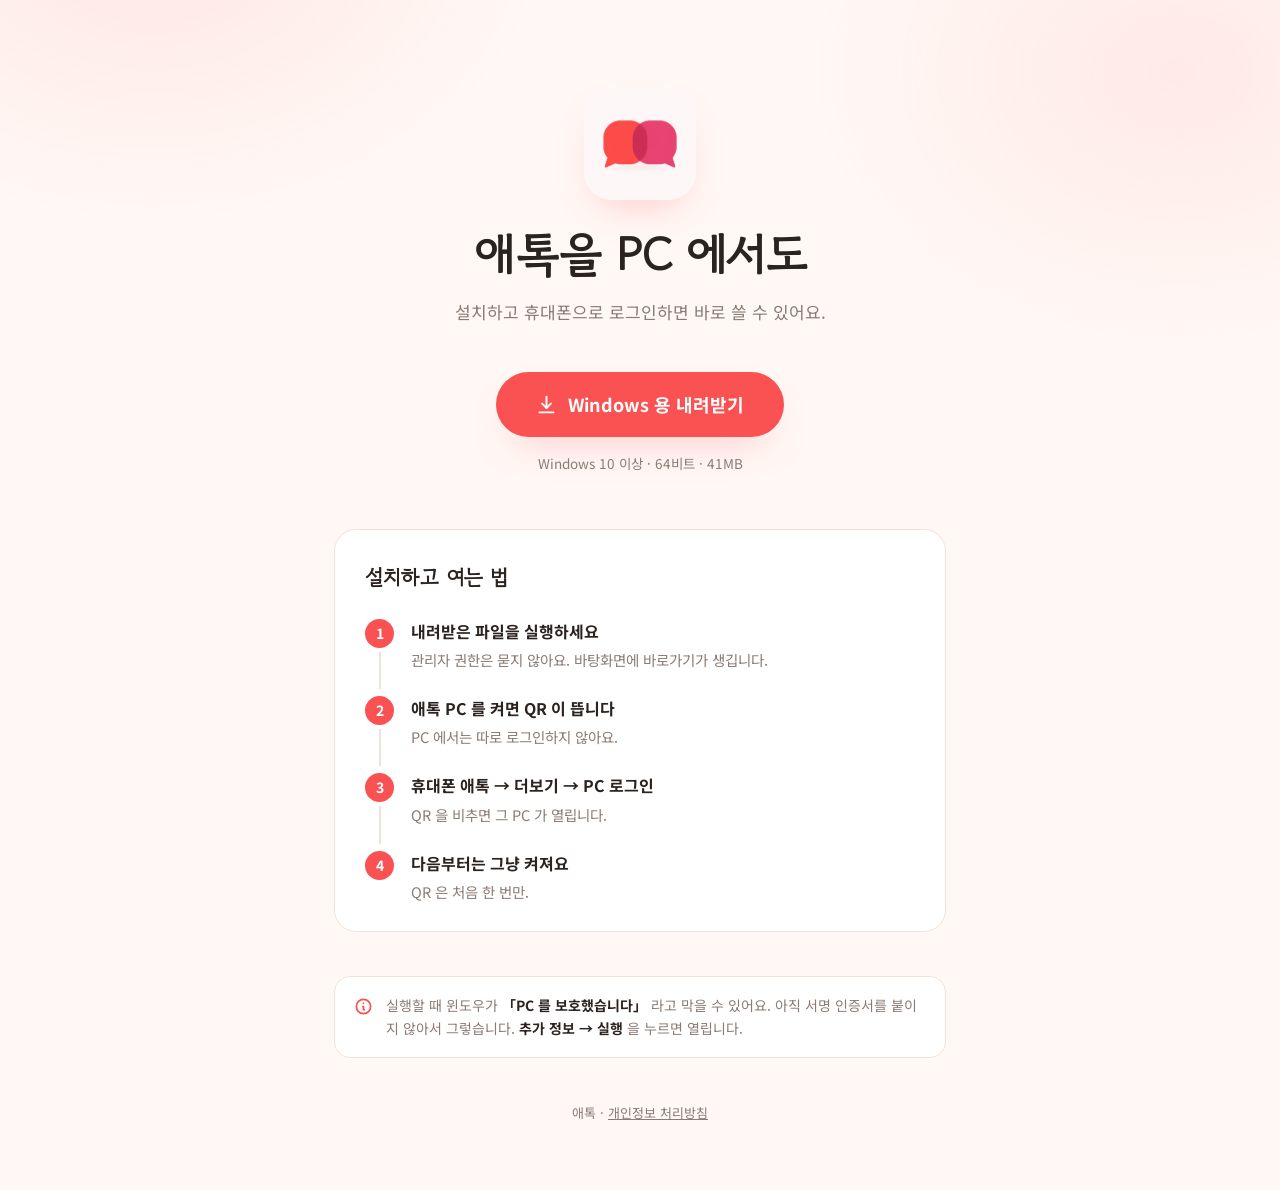
==== index.html @ 6c3341c9 "문구를 간결하게 — 그냥 PC 에서도 쓰라고" ====
<!doctype html>
<html lang="ko">
<head>
<meta charset="utf-8">
<meta name="viewport" content="width=device-width, initial-scale=1">
<title>애톡 PC</title>
<meta name="description" content="애톡을 PC 에서도 쓸 수 있어요. Windows 용 내려받기.">
<meta property="og:title" content="애톡 PC">
<meta property="og:description" content="설치하고 휴대폰으로 로그인하면 바로 쓸 수 있어요.">
<link rel="icon" href="[data-uri]">
<link rel="preconnect" href="https://fonts.googleapis.com">
<link rel="preconnect" href="https://fonts.gstatic.com" crossorigin>
<link href="https://fonts.googleapis.com/css2?family=Gowun+Dodum&family=Noto+Sans+KR:wght@400;500;700&display=swap" rel="stylesheet">
<style>
  :root{
    --bg:#FFF8F5; --surface:#FFFFFF; --ink:#2B2320; --muted:#8A7B74;
    --line:#F0E2DB; --accent:#FA5252; --accent-soft:#FF8787;
    --shadow:0 18px 40px -18px rgba(250,82,82,.35);
  }
  @media (prefers-color-scheme: dark){
    :root:not([data-theme="light"]){
      --bg:#171311; --surface:#211B19; --ink:#F5EDE9; --muted:#A9968E;
      --line:#332A26; --shadow:0 18px 40px -18px rgba(0,0,0,.6);
    }
  }
  *{box-sizing:border-box}
  html,body{margin:0;padding:0}
  body{
    background:var(--bg); color:var(--ink);
    font-family:'Noto Sans KR',-apple-system,BlinkMacSystemFont,'Segoe UI',sans-serif;
    -webkit-font-smoothing:antialiased;
    line-height:1.7; overflow-x:hidden;
  }
  /* 배경에 아주 옅은 하트 두 개 — 커플 앱이라는 신호만, 소란스럽지 않게 */
  body::before{
    content:""; position:fixed; inset:0; z-index:0; pointer-events:none;
    background:
      radial-gradient(560px 420px at 12% -8%, rgba(250,82,82,.10), transparent 70%),
      radial-gradient(520px 400px at 92% 8%, rgba(255,135,135,.12), transparent 70%);
  }
  .wrap{position:relative; z-index:1; max-width:660px; margin:0 auto; padding:0 24px}

  header{text-align:center; padding:88px 0 8px}
  .logo{
    width:112px; height:112px; border-radius:28px; display:block; margin:0 auto 26px;
    box-shadow:var(--shadow);
  }
  h1{
    font-family:'Gowun Dodum','Noto Sans KR',sans-serif;
    font-size:clamp(34px,7vw,46px); line-height:1.25; margin:0 0 14px; letter-spacing:-.5px;
  }
  .sub{color:var(--muted); font-size:17px; margin:0}

  .cta{text-align:center; padding:38px 0 10px}
  .btn{
    display:inline-flex; align-items:center; gap:11px;
    background:var(--accent); color:#fff; text-decoration:none;
    font-size:18px; font-weight:700; padding:17px 40px; border-radius:999px;
    box-shadow:var(--shadow); transition:transform .16s ease, filter .16s ease;
  }
  .btn:hover{transform:translateY(-2px); filter:brightness(1.05)}
  .btn:active{transform:translateY(0)}
  .btn svg{width:21px;height:21px;flex:none}
  .meta{color:var(--muted); font-size:13.5px; margin:15px 0 0}

  .card{
    background:var(--surface); border:1px solid var(--line);
    border-radius:22px; padding:30px 30px 26px; margin:44px 0;
  }
  .card h2{
    font-family:'Gowun Dodum','Noto Sans KR',sans-serif;
    font-size:21px; margin:0 0 22px; letter-spacing:-.3px;
  }
  ol{list-style:none; counter-reset:s; margin:0; padding:0}
  ol li{
    counter-increment:s; position:relative; padding:0 0 22px 46px;
  }
  ol li:last-child{padding-bottom:0}
  ol li::before{
    content:counter(s); position:absolute; left:0; top:1px;
    width:29px; height:29px; border-radius:50%;
    background:var(--accent); color:#fff;
    font-size:14px; font-weight:700; line-height:29px; text-align:center;
  }
  /* 단계를 잇는 실선 — 순서가 있다는 것을 눈으로 알린다 */
  ol li:not(:last-child)::after{
    content:""; position:absolute; left:14px; top:34px; bottom:6px;
    width:2px; background:var(--line);
  }
  ol b{display:block; font-weight:700; margin-bottom:1px}
  ol span{color:var(--muted); font-size:14.5px}

  .note{
    display:flex; gap:13px; align-items:flex-start;
    background:var(--surface); border:1px solid var(--line);
    border-radius:16px; padding:17px 19px; margin:0 0 44px;
    color:var(--muted); font-size:14px; line-height:1.65;
  }
  .note svg{width:19px;height:19px;flex:none;margin-top:3px;color:var(--accent)}
  .note b{color:var(--ink)}

  footer{
    text-align:center; color:var(--muted); font-size:13px;
    padding:0 0 66px;
  }
  footer a{color:var(--muted)}
</style>
</head>
<body>
<div class="wrap">

  <header>
    <img class="logo" src="[data-uri]" alt="애톡">
    <h1>애톡을 PC 에서도</h1>
    <p class="sub">설치하고 휴대폰으로 로그인하면 바로 쓸 수 있어요.</p>
  </header>

  <div class="cta">
    <a class="btn" href="https://hzdzbxhqezqszjputpzo.supabase.co/storage/v1/object/public/web/pc/etalk-setup.exe?download=%EC%95%A0%ED%86%A1_%EC%84%A4%EC%B9%98.exe">
      <svg viewBox="0 0 24 24" fill="none" stroke="currentColor" stroke-width="2.2"
           stroke-linecap="round" stroke-linejoin="round" aria-hidden="true">
        <path d="M12 3v12"/><path d="m7 11 5 5 5-5"/><path d="M4 21h16"/>
      </svg>
      Windows 용 내려받기
    </a>
    <p class="meta">Windows 10 이상 · 64비트 · 41MB</p>
  </div>

  <div class="card">
    <h2>설치하고 여는 법</h2>
    <ol>
      <li>
        <b>내려받은 파일을 실행하세요</b>
        <span>관리자 권한은 묻지 않아요. 바탕화면에 바로가기가 생깁니다.</span>
      </li>
      <li>
        <b>애톡 PC 를 켜면 QR 이 뜹니다</b>
        <span>PC 에서는 따로 로그인하지 않아요.</span>
      </li>
      <li>
        <b>휴대폰 애톡 → 더보기 → PC 로그인</b>
        <span>QR 을 비추면 그 PC 가 열립니다.</span>
      </li>
      <li>
        <b>다음부터는 그냥 켜져요</b>
        <span>QR 은 처음 한 번만.</span>
      </li>
    </ol>
  </div>

  <div class="note">
    <svg viewBox="0 0 24 24" fill="none" stroke="currentColor" stroke-width="2.2"
         stroke-linecap="round" stroke-linejoin="round" aria-hidden="true">
      <circle cx="12" cy="12" r="9"/><path d="M12 8h.01"/><path d="M11 12h1v4h1"/>
    </svg>
    <div>
      실행할 때 윈도우가 <b>「PC 를 보호했습니다」</b> 라고 막을 수 있어요.
      아직 서명 인증서를 붙이지 않아서 그렇습니다.
      <b>추가 정보 → 실행</b> 을 누르면 열립니다.
    </div>
  </div>

  <footer>
    애톡 · <a href="https://jinwooshin-kor.github.io/etalk-legal/">개인정보 처리방침</a>
  </footer>

</div>
</body>
</html>
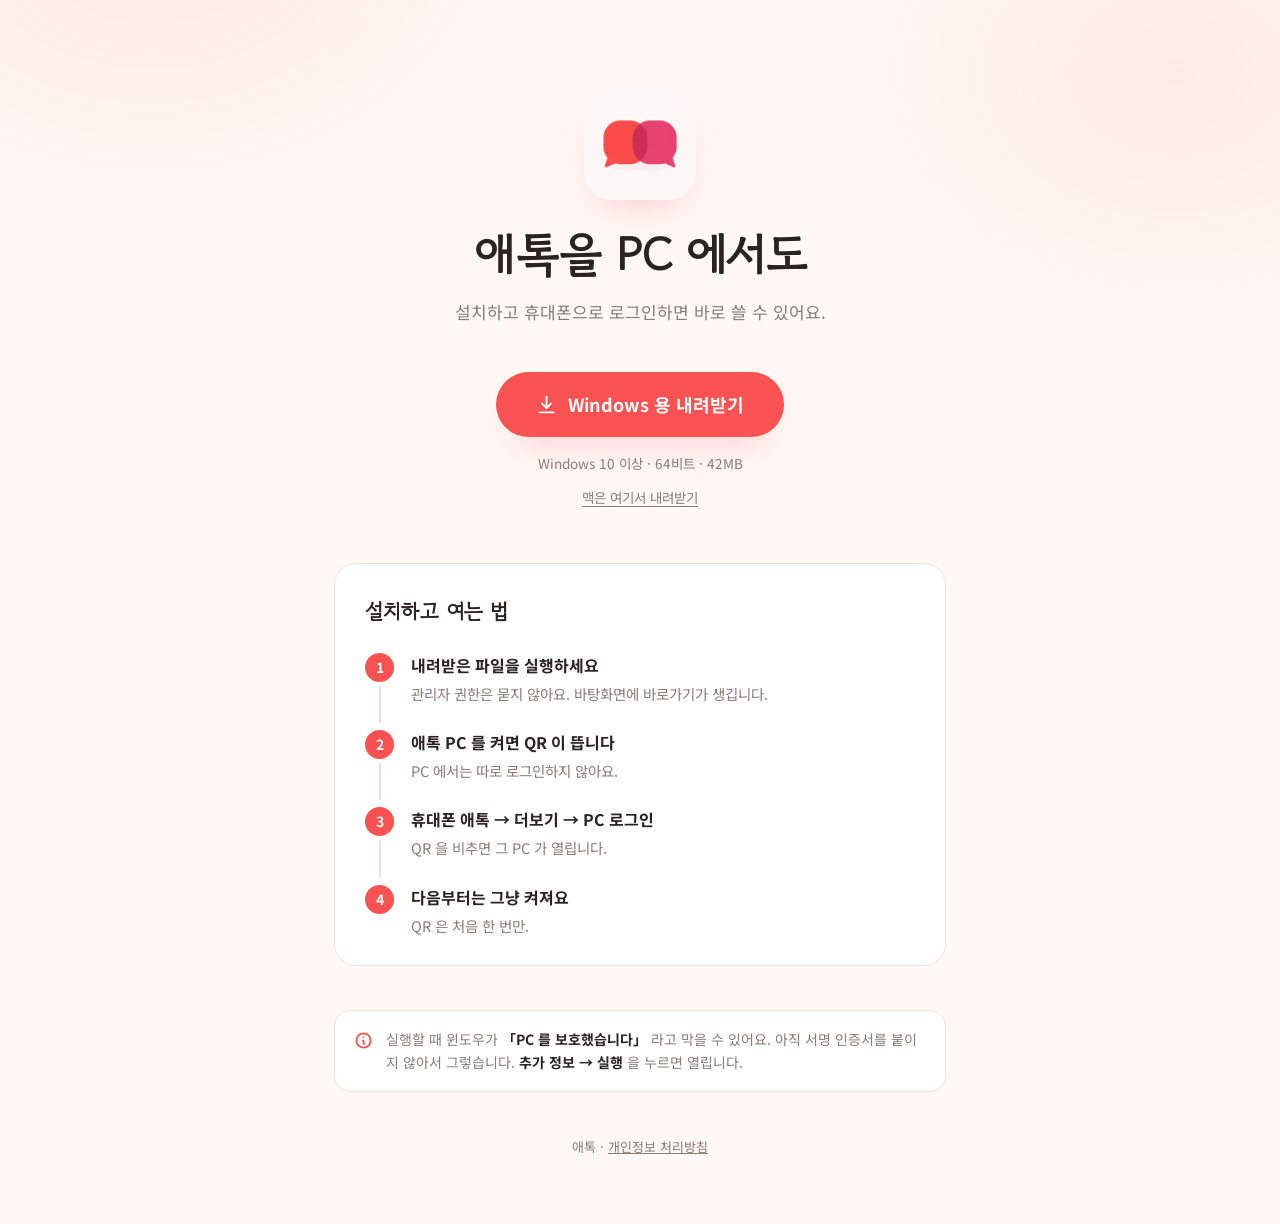
==== commit c681b58b: "맥용 내려받기 쓰는 기기 것을 큰 단추로 올린다 — 맥으로 들어온 사람에게 큰 단추가 「Windows 용」이면 맥판이 없는 줄 알고 그냥 나간다. 다른 쪽은 아래 한 줄로 남겨 둔" ====
--- a/index.html
+++ b/index.html
@@ -62,6 +62,9 @@
   .btn:active{transform:translateY(0)}
   .btn svg{width:21px;height:21px;flex:none}
   .meta{color:var(--muted); font-size:13.5px; margin:15px 0 0}
+  .other{margin:11px 0 0; font-size:13.5px}
+  .other a{color:var(--muted); text-decoration:underline; text-underline-offset:3px}
+  .other a:hover{color:var(--accent)}
 
   .card{
     background:var(--surface); border:1px solid var(--line);
@@ -116,14 +119,15 @@
   </header>
 
   <div class="cta">
-    <a class="btn" href="https://hzdzbxhqezqszjputpzo.supabase.co/storage/v1/object/public/web/pc/etalk-setup.exe?download=%EC%95%A0%ED%86%A1_%EC%84%A4%EC%B9%98.exe">
+    <a class="btn" id="main" href="https://hzdzbxhqezqszjputpzo.supabase.co/storage/v1/object/public/web/pc/etalk-setup.exe?download=%EC%95%A0%ED%86%A1_%EC%84%A4%EC%B9%98.exe">
       <svg viewBox="0 0 24 24" fill="none" stroke="currentColor" stroke-width="2.2"
            stroke-linecap="round" stroke-linejoin="round" aria-hidden="true">
         <path d="M12 3v12"/><path d="m7 11 5 5 5-5"/><path d="M4 21h16"/>
       </svg>
-      Windows 용 내려받기
+      <span id="mainLabel">Windows 용 내려받기</span>
     </a>
-    <p class="meta">Windows 10 이상 · 64비트 · 41MB</p>
+    <p class="meta" id="mainMeta">Windows 10 이상 · 64비트 · 42MB</p>
+    <p class="other"><a id="alt" href="https://hzdzbxhqezqszjputpzo.supabase.co/storage/v1/object/public/web/pc/etalk-mac.dmg?download=%EC%95%A0%ED%86%A1.dmg">맥은 여기서 내려받기</a></p>
   </div>
 
   <div class="card">
@@ -148,12 +152,12 @@
     </ol>
   </div>
 
-  <div class="note">
+  <div class="note" id="note">
     <svg viewBox="0 0 24 24" fill="none" stroke="currentColor" stroke-width="2.2"
          stroke-linecap="round" stroke-linejoin="round" aria-hidden="true">
       <circle cx="12" cy="12" r="9"/><path d="M12 8h.01"/><path d="M11 12h1v4h1"/>
     </svg>
-    <div>
+    <div id="noteBody">
       실행할 때 윈도우가 <b>「PC 를 보호했습니다」</b> 라고 막을 수 있어요.
       아직 서명 인증서를 붙이지 않아서 그렇습니다.
       <b>추가 정보 → 실행</b> 을 누르면 열립니다.
@@ -165,5 +169,26 @@
   </footer>
 
 </div>
+<script>
+  // **쓰는 기기 것을 크게 보여 준다.** 맥으로 들어온 사람에게 큰 단추가
+  // 「Windows 용」이면, 맥판이 없는 줄 알고 그냥 나간다.
+  (function () {
+    var mac = /Mac|iPhone|iPad/.test(navigator.platform || navigator.userAgent);
+    if (!mac) return;
+    var WIN = "https://hzdzbxhqezqszjputpzo.supabase.co/storage/v1/object/public/web/pc/etalk-setup.exe?download=%EC%95%A0%ED%86%A1_%EC%84%A4%EC%B9%98.exe";
+    var MAC = "https://hzdzbxhqezqszjputpzo.supabase.co/storage/v1/object/public/web/pc/etalk-mac.dmg?download=%EC%95%A0%ED%86%A1.dmg";
+    document.getElementById("main").href = MAC;
+    document.getElementById("mainLabel").textContent = "Mac 용 내려받기";
+    document.getElementById("mainMeta").textContent =
+      "macOS 11 이상 · Apple 실리콘 · 68MB";
+    var alt = document.getElementById("alt");
+    alt.href = WIN;
+    alt.textContent = "윈도우는 여기서 내려받기";
+    document.getElementById("noteBody").innerHTML =
+      '\uc5f4 \ub54c \ub9e5\uc774 <b>\u300c\ud655\uc778\ub418\uc9c0 \uc54a\uc740 \uac1c\ubc1c\uc790\u300d</b>\ub77c\uace0 \ub9c9\uc744 \uc218 \uc788\uc5b4\uc694. ' +
+      '\uc544\uc9c1 \uc11c\uba85\uc744 \ubd99\uc774\uc9c0 \uc54a\uc544\uc11c \uadf8\ub7fd\uc2b5\ub2c8\ub2e4. ' +
+      '\uc560\ud1a1\uc744 <b>\uc624\ub978\ucabd\uc73c\ub85c \ub204\ub974\uace0 \u300c\uc5f4\uae30\u300d</b>\ub97c \uace0\ub974\uba74 \uc5f4\ub9bd\ub2c8\ub2e4. \uccab \ubc88\ub9cc \ud558\uba74 \ub3fc\uc694.';
+  })();
+</script>
 </body>
 </html>
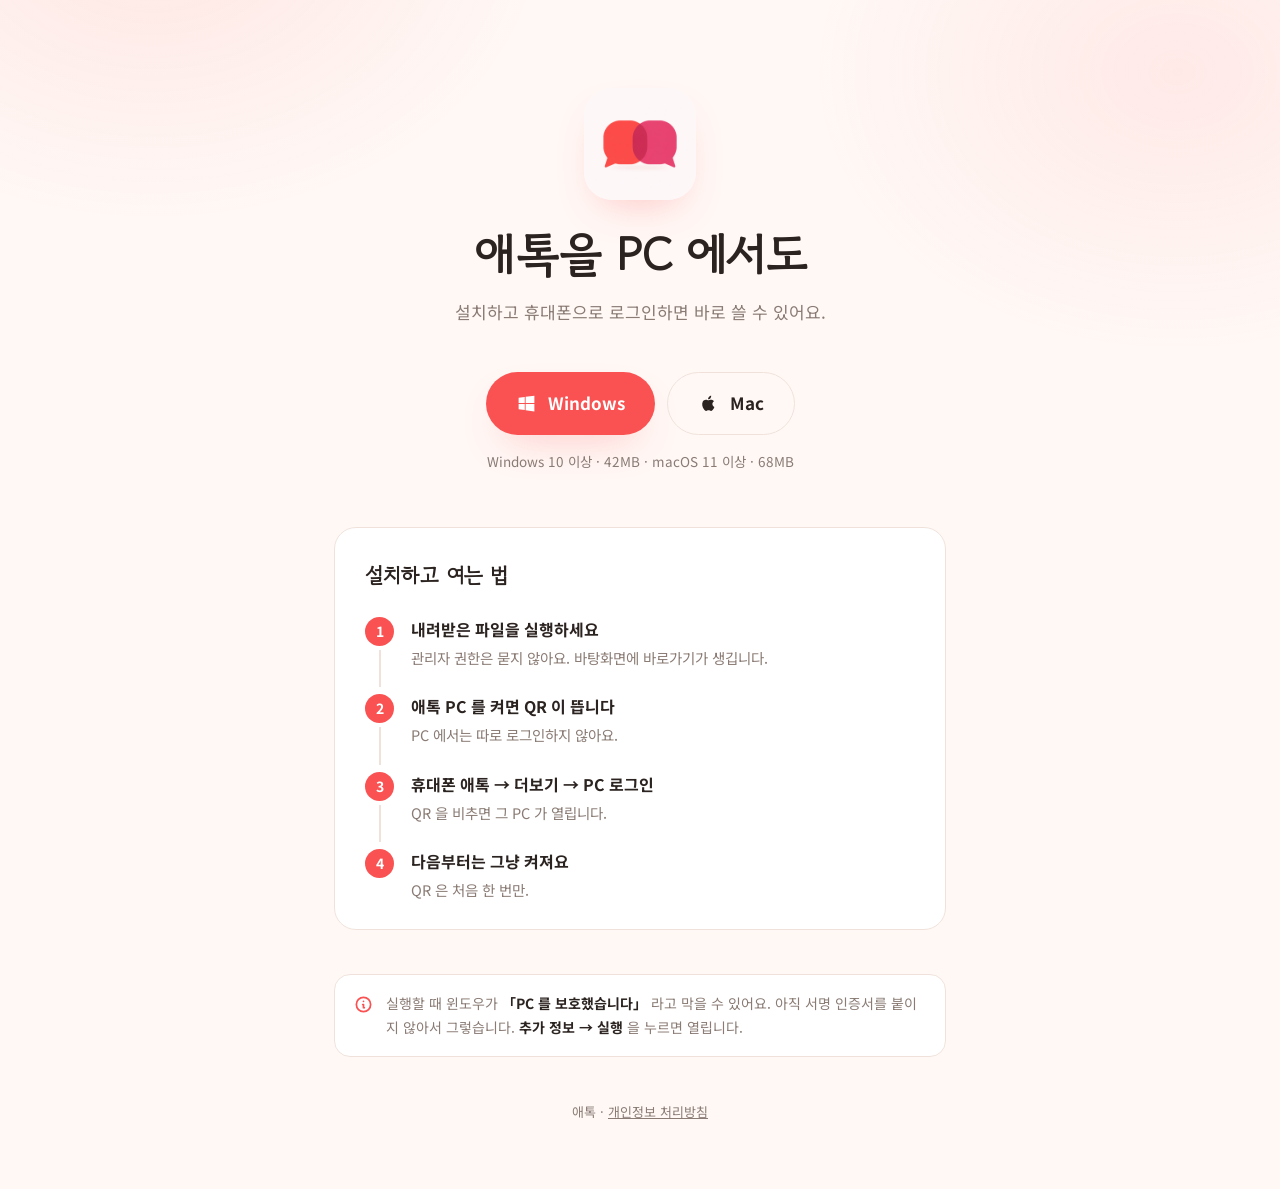
==== commit cca62994: "둘 다 보여 준다 — 감추지 말고 강조만 쓰는 기기 것을 채우고 다른 쪽은 테두리만 남긴다. 회사에서 맥으로 보고 집 윈도우에 깔려는 사람이 있다." ====
--- a/index.html
+++ b/index.html
@@ -62,9 +62,15 @@
   .btn:active{transform:translateY(0)}
   .btn svg{width:21px;height:21px;flex:none}
   .meta{color:var(--muted); font-size:13.5px; margin:15px 0 0}
-  .other{margin:11px 0 0; font-size:13.5px}
-  .other a{color:var(--muted); text-decoration:underline; text-underline-offset:3px}
-  .other a:hover{color:var(--accent)}
+  .btns{display:flex; gap:12px; justify-content:center; flex-wrap:wrap}
+  /* 나란히 두되, 쓰는 기기 것만 채워 둔다. 둘 다 채우면 어느 쪽을
+     눌러야 할지 한 박자 망설이게 된다. */
+  .btn.ghost{
+    background:transparent; color:var(--ink);
+    border:1.5px solid var(--line); box-shadow:none;
+  }
+  .btn.ghost:hover{border-color:var(--accent); color:var(--accent)}
+  .btn{padding:16px 30px; font-size:17px}
 
   .card{
     background:var(--surface); border:1px solid var(--line);
@@ -119,21 +125,27 @@
   </header>
 
   <div class="cta">
-    <a class="btn" id="main" href="https://hzdzbxhqezqszjputpzo.supabase.co/storage/v1/object/public/web/pc/etalk-setup.exe?download=%EC%95%A0%ED%86%A1_%EC%84%A4%EC%B9%98.exe">
-      <svg viewBox="0 0 24 24" fill="none" stroke="currentColor" stroke-width="2.2"
-           stroke-linecap="round" stroke-linejoin="round" aria-hidden="true">
-        <path d="M12 3v12"/><path d="m7 11 5 5 5-5"/><path d="M4 21h16"/>
-      </svg>
-      <span id="mainLabel">Windows 용 내려받기</span>
-    </a>
-    <p class="meta" id="mainMeta">Windows 10 이상 · 64비트 · 42MB</p>
-    <p class="other"><a id="alt" href="https://hzdzbxhqezqszjputpzo.supabase.co/storage/v1/object/public/web/pc/etalk-mac.dmg?download=%EC%95%A0%ED%86%A1.dmg">맥은 여기서 내려받기</a></p>
+    <div class="btns">
+      <a class="btn" id="winBtn" href="https://hzdzbxhqezqszjputpzo.supabase.co/storage/v1/object/public/web/pc/etalk-setup.exe?download=%EC%95%A0%ED%86%A1_%EC%84%A4%EC%B9%98.exe">
+        <svg viewBox="0 0 24 24" fill="currentColor" aria-hidden="true">
+          <path d="M3 5.5 10 4.5v6.9H3V5.5Zm8-1.1L21 3v8.4h-10V4.4ZM3 12.6h7v6.9L3 18.5v-5.9Zm8 0h10V21l-10-1.4v-7Z"/>
+        </svg>
+        Windows
+      </a>
+      <a class="btn" id="macBtn" href="https://hzdzbxhqezqszjputpzo.supabase.co/storage/v1/object/public/web/pc/etalk-mac.dmg?download=%EC%95%A0%ED%86%A1.dmg">
+        <svg viewBox="0 0 24 24" fill="currentColor" aria-hidden="true">
+          <path d="M16.4 12.7c0-2.2 1.8-3.3 1.9-3.4-1-1.5-2.6-1.7-3.2-1.7-1.4-.1-2.7.8-3.3.8-.7 0-1.7-.8-2.8-.8-1.5 0-2.8.8-3.5 2.1-1.5 2.6-.4 6.5 1.1 8.6.7 1 1.6 2.2 2.7 2.2 1.1 0 1.5-.7 2.8-.7s1.7.7 2.8.7c1.2 0 1.9-1 2.6-2.1.8-1.2 1.2-2.4 1.2-2.5-.1 0-2.3-.9-2.3-3.2ZM14.2 5.9c.6-.7 1-1.7.9-2.7-.9 0-2 .6-2.6 1.3-.6.6-1.1 1.6-.9 2.6 1 .1 2-.5 2.6-1.2Z"/>
+        </svg>
+        Mac
+      </a>
+    </div>
+    <p class="meta" id="mainMeta">Windows 10 이상 · macOS 11 이상</p>
   </div>
 
   <div class="card">
     <h2>설치하고 여는 법</h2>
     <ol>
-      <li>
+      <li id="step1">
         <b>내려받은 파일을 실행하세요</b>
         <span>관리자 권한은 묻지 않아요. 바탕화면에 바로가기가 생깁니다.</span>
       </li>
@@ -170,24 +182,35 @@
 
 </div>
 <script>
-  // **쓰는 기기 것을 크게 보여 준다.** 맥으로 들어온 사람에게 큰 단추가
-  // 「Windows 용」이면, 맥판이 없는 줄 알고 그냥 나간다.
+  // **둘 다 보여 준다.** 쓰는 기기 것을 채우고 다른 쪽은 테두리만 —
+  // 순서와 강조만 바꾸지, 감추지 않는다. 회사에서 맥으로 보고 집
+  // 윈도우에 깔려는 사람이 있다.
   (function () {
-    var mac = /Mac|iPhone|iPad/.test(navigator.platform || navigator.userAgent);
+    var ua = navigator.userAgent || "";
+    var mac = /Mac/.test(navigator.platform || "") || /Macintosh/.test(ua);
+    var win = document.getElementById("winBtn");
+    var mc  = document.getElementById("macBtn");
+    var box = win.parentNode;
+
+    (mac ? win : mc).classList.add("ghost");
+    if (mac) box.insertBefore(mc, win);
+
+    document.getElementById("mainMeta").textContent = mac
+      ? "macOS 11 이상 · 68MB   ·   Windows 10 이상 · 42MB"
+      : "Windows 10 이상 · 42MB   ·   macOS 11 이상 · 68MB";
+
     if (!mac) return;
-    var WIN = "https://hzdzbxhqezqszjputpzo.supabase.co/storage/v1/object/public/web/pc/etalk-setup.exe?download=%EC%95%A0%ED%86%A1_%EC%84%A4%EC%B9%98.exe";
-    var MAC = "https://hzdzbxhqezqszjputpzo.supabase.co/storage/v1/object/public/web/pc/etalk-mac.dmg?download=%EC%95%A0%ED%86%A1.dmg";
-    document.getElementById("main").href = MAC;
-    document.getElementById("mainLabel").textContent = "Mac 용 내려받기";
-    document.getElementById("mainMeta").textContent =
-      "macOS 11 이상 · Apple 실리콘 · 68MB";
-    var alt = document.getElementById("alt");
-    alt.href = WIN;
-    alt.textContent = "윈도우는 여기서 내려받기";
+
+    var step = document.getElementById("step1");
+    if (step) {
+      step.querySelector("b").textContent = "애톡을 응용 프로그램으로 끌어다 놓으세요";
+      step.querySelector("span").textContent =
+        "내려받은 파일을 열면 창이 하나 뜹니다. 거기서 끌어다 놓으면 설치돼요.";
+    }
     document.getElementById("noteBody").innerHTML =
-      '\uc5f4 \ub54c \ub9e5\uc774 <b>\u300c\ud655\uc778\ub418\uc9c0 \uc54a\uc740 \uac1c\ubc1c\uc790\u300d</b>\ub77c\uace0 \ub9c9\uc744 \uc218 \uc788\uc5b4\uc694. ' +
-      '\uc544\uc9c1 \uc11c\uba85\uc744 \ubd99\uc774\uc9c0 \uc54a\uc544\uc11c \uadf8\ub7fd\uc2b5\ub2c8\ub2e4. ' +
-      '\uc560\ud1a1\uc744 <b>\uc624\ub978\ucabd\uc73c\ub85c \ub204\ub974\uace0 \u300c\uc5f4\uae30\u300d</b>\ub97c \uace0\ub974\uba74 \uc5f4\ub9bd\ub2c8\ub2e4. \uccab \ubc88\ub9cc \ud558\uba74 \ub3fc\uc694.';
+      "열 때 맥이 <b>「확인되지 않은 개발자」</b>라고 막을 수 있어요. " +
+      "아직 서명을 붙이지 않아서 그렇습니다. " +
+      "애톡을 <b>오른쪽으로 누르고 「열기」</b>를 고르면 열립니다. 한 번만 하면 돼요.";
   })();
 </script>
 </body>
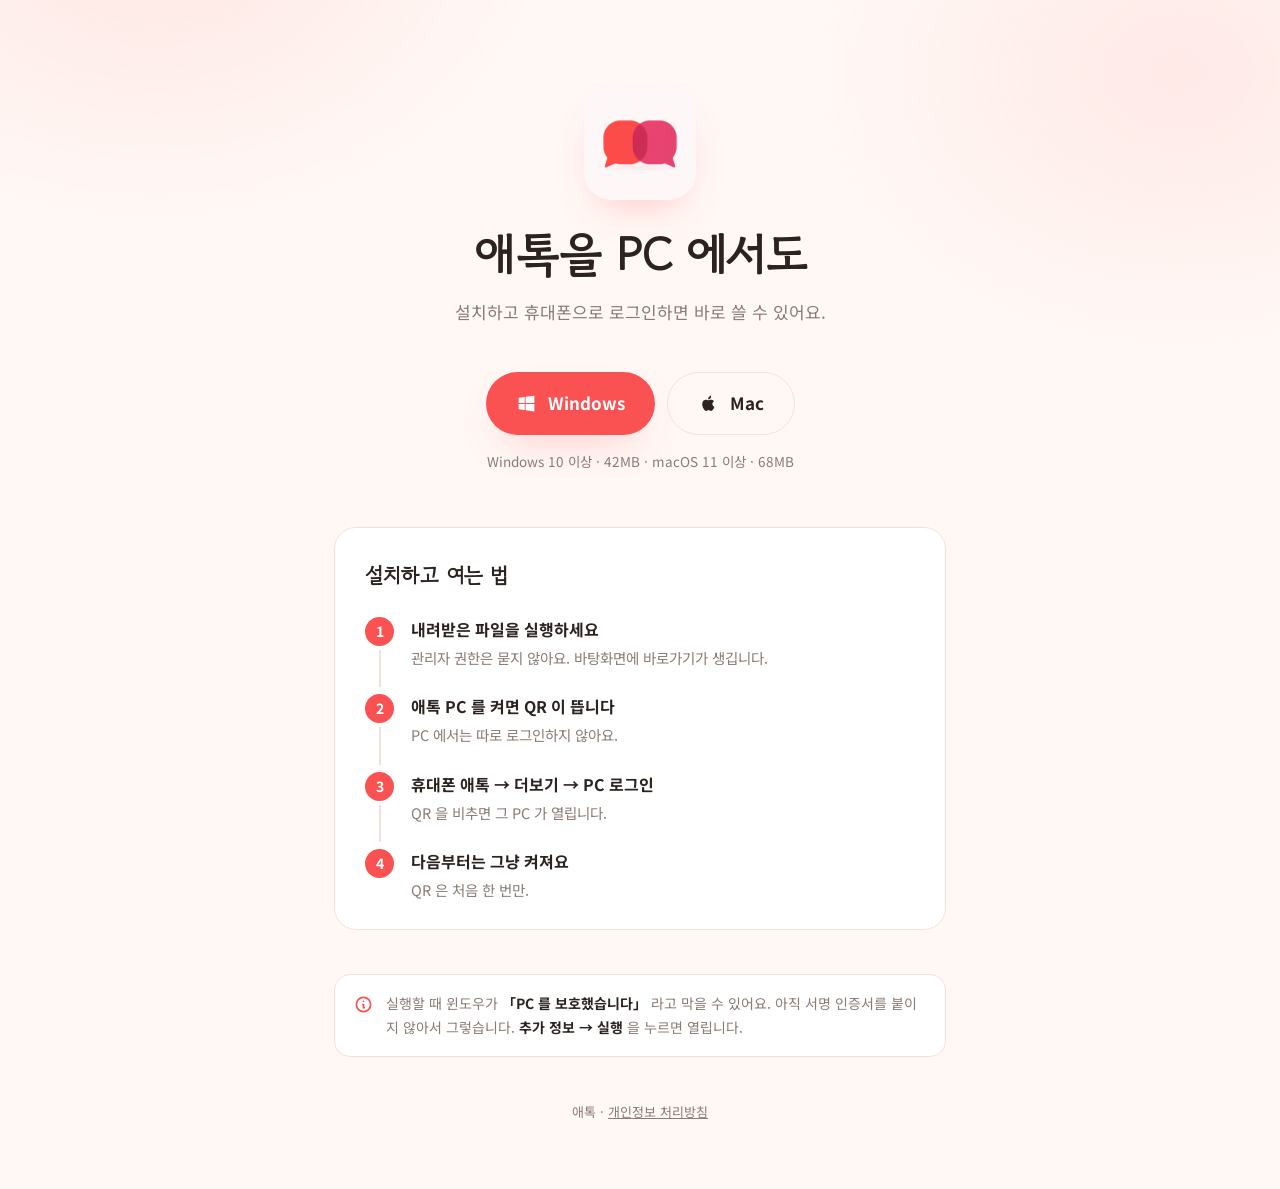
==== commit 786c9de0: "도메인 붙일 채비 — CNAME·사이트맵·검색 표식 etalk.kr 을 샀다. 저장소 쪽은 이제 CNAME 한 줄이면 켜진다.  검색에 잡히려면 도메인만으로는 모자라서 같이 갖췄다" ====
--- a/index.html
+++ b/index.html
@@ -4,7 +4,17 @@
 <meta charset="utf-8">
 <meta name="viewport" content="width=device-width, initial-scale=1">
 <title>애톡 PC</title>
-<meta name="description" content="애톡을 PC 에서도 쓸 수 있어요. Windows 용 내려받기.">
+<meta name="description" content="커플 메신저 애톡을 윈도우와 맥에서. 설치하고 휴대폰으로 한 번 승인하면 바로 이어집니다. 무료 내려받기.">
+<meta name="keywords" content="애톡, 애톡 PC, 애톡 다운로드, 커플 메신저, 커플앱, etalk">
+<link rel="canonical" href="https://etalk.kr/">
+<meta property="og:type" content="website">
+<meta property="og:url" content="https://etalk.kr/">
+<meta property="og:site_name" content="애톡">
+<meta property="og:locale" content="ko_KR">
+<meta property="og:image" content="https://etalk.kr/og.png">
+<meta property="og:image:width" content="1200">
+<meta property="og:image:height" content="630">
+<meta name="twitter:card" content="summary_large_image">
 <meta property="og:title" content="애톡 PC">
 <meta property="og:description" content="설치하고 휴대폰으로 로그인하면 바로 쓸 수 있어요.">
 <link rel="icon" href="[data-uri]">
@@ -177,7 +187,7 @@
   </div>
 
   <footer>
-    애톡 · <a href="https://jinwooshin-kor.github.io/etalk-legal/">개인정보 처리방침</a>
+    애톡 · <a href="/privacy/">개인정보 처리방침</a>
   </footer>
 
 </div>
@@ -213,5 +223,17 @@
       "애톡을 <b>오른쪽으로 누르고 「열기」</b>를 고르면 열립니다. 한 번만 하면 돼요.";
   })();
 </script>
+<script type="application/ld+json">
+{
+  "@context": "https://schema.org",
+  "@type": "SoftwareApplication",
+  "name": "애톡",
+  "applicationCategory": "CommunicationApplication",
+  "operatingSystem": "Windows, macOS",
+  "url": "https://etalk.kr/",
+  "offers": {"@type": "Offer", "price": "0", "priceCurrency": "KRW"},
+  "description": "커플 메신저 애톡의 PC 판. 휴대폰으로 승인하면 같은 대화가 이어집니다."
+}
+</script>
 </body>
 </html>
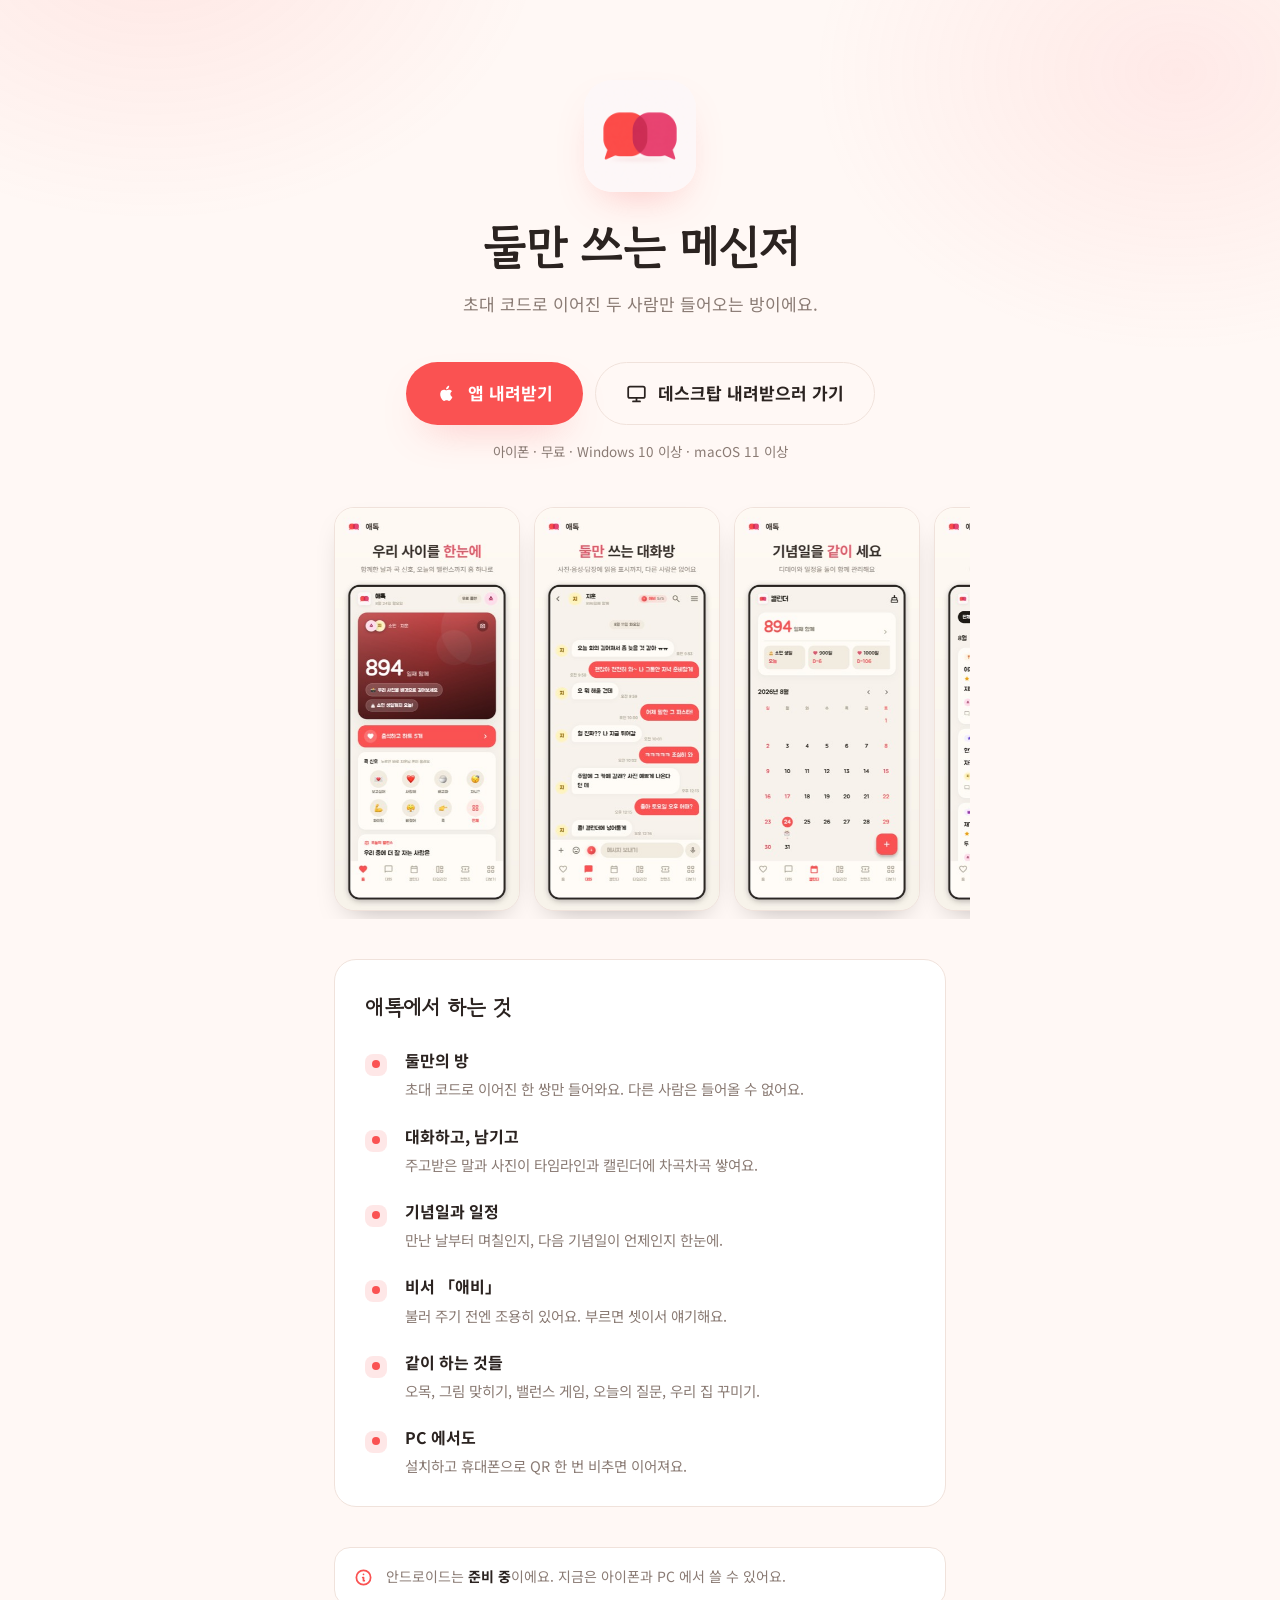
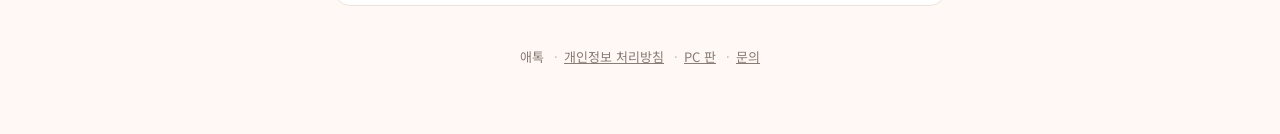
==== commit eacc4da9: "화면 여섯 장이 안 뜨던 것 — 크기를 미리 못 박았다 가로로 미는 상자 안에서 높이를 안 준 채 loading=lazy 를 붙이면, 자리가 0 이라 크롬이 「아직 화면 밖」으로 " ====
--- a/index.html
+++ b/index.html
@@ -3,9 +3,9 @@
 <head>
 <meta charset="utf-8">
 <meta name="viewport" content="width=device-width, initial-scale=1">
-<title>애톡 PC</title>
-<meta name="description" content="커플 메신저 애톡을 윈도우와 맥에서. 설치하고 휴대폰으로 한 번 승인하면 바로 이어집니다. 무료 내려받기.">
-<meta name="keywords" content="애톡, 애톡 PC, 애톡 다운로드, 커플 메신저, 커플앱, etalk">
+<title>애톡 — 둘만 쓰는 커플 메신저</title>
+<meta name="description" content="초대 코드로 이어진 두 사람만 들어오는 방. 대화, 캘린더, 타임라인, 함께 하는 게임까지. 아이폰과 PC 에서 씁니다. 무료.">
+<meta name="keywords" content="애톡, 커플 메신저, 커플앱, 연애, 커플 채팅, 커플 달력, etalk">
 <link rel="canonical" href="https://etalk.kr/">
 <meta property="og:type" content="website">
 <meta property="og:url" content="https://etalk.kr/">
@@ -15,12 +15,12 @@
 <meta property="og:image:width" content="1200">
 <meta property="og:image:height" content="630">
 <meta name="twitter:card" content="summary_large_image">
-<meta property="og:title" content="애톡 PC">
-<meta property="og:description" content="설치하고 휴대폰으로 로그인하면 바로 쓸 수 있어요.">
+<meta property="og:title" content="애톡 — 둘만 쓰는 커플 메신저">
+<meta property="og:description" content="초대 코드로 이어진 두 사람만 들어오는 방.">
 <link rel="icon" href="[data-uri]">
 <link rel="preconnect" href="https://fonts.googleapis.com">
 <link rel="preconnect" href="https://fonts.gstatic.com" crossorigin>
-<link href="https://fonts.googleapis.com/css2?family=Gowun+Dodum&family=Noto+Sans+KR:wght@400;500;700&display=swap" rel="stylesheet">
+<link href="https://fonts.googleapis.com/css2?family=Gowun+Dodum&family=Noto+Sans+KR:wght@400;700&display=swap" rel="stylesheet">
 <style>
   :root{
     --bg:#FFF8F5; --surface:#FFFFFF; --ink:#2B2320; --muted:#8A7B74;
@@ -41,7 +41,6 @@
     -webkit-font-smoothing:antialiased;
     line-height:1.7; overflow-x:hidden;
   }
-  /* 배경에 아주 옅은 하트 두 개 — 커플 앱이라는 신호만, 소란스럽지 않게 */
   body::before{
     content:""; position:fixed; inset:0; z-index:0; pointer-events:none;
     background:
@@ -50,7 +49,7 @@
   }
   .wrap{position:relative; z-index:1; max-width:660px; margin:0 auto; padding:0 24px}
 
-  header{text-align:center; padding:88px 0 8px}
+  header{text-align:center; padding:80px 0 8px}
   .logo{
     width:112px; height:112px; border-radius:28px; display:block; margin:0 auto 26px;
     box-shadow:var(--shadow);
@@ -61,58 +60,68 @@
   }
   .sub{color:var(--muted); font-size:17px; margin:0}
 
-  .cta{text-align:center; padding:38px 0 10px}
+  .cta{text-align:center; padding:36px 0 6px}
+  .btns{display:flex; gap:12px; justify-content:center; flex-wrap:wrap}
   .btn{
     display:inline-flex; align-items:center; gap:11px;
     background:var(--accent); color:#fff; text-decoration:none;
-    font-size:18px; font-weight:700; padding:17px 40px; border-radius:999px;
+    font-size:17px; font-weight:700; padding:16px 30px; border-radius:999px;
     box-shadow:var(--shadow); transition:transform .16s ease, filter .16s ease;
   }
   .btn:hover{transform:translateY(-2px); filter:brightness(1.05)}
   .btn:active{transform:translateY(0)}
   .btn svg{width:21px;height:21px;flex:none}
-  .meta{color:var(--muted); font-size:13.5px; margin:15px 0 0}
-  .btns{display:flex; gap:12px; justify-content:center; flex-wrap:wrap}
-  /* 나란히 두되, 쓰는 기기 것만 채워 둔다. 둘 다 채우면 어느 쪽을
-     눌러야 할지 한 박자 망설이게 된다. */
   .btn.ghost{
     background:transparent; color:var(--ink);
     border:1.5px solid var(--line); box-shadow:none;
   }
   .btn.ghost:hover{border-color:var(--accent); color:var(--accent)}
-  .btn{padding:16px 30px; font-size:17px}
+  .meta{color:var(--muted); font-size:13.5px; margin:15px 0 0}
+
+  /* 화면 — 가로로 밀어 본다. 세로로 쌓으면 페이지만 길어진다. */
+  .shots{
+    display:flex; gap:14px; overflow-x:auto; padding:38px 24px 8px;
+    margin:0 -24px; scroll-snap-type:x mandatory;
+    -webkit-overflow-scrolling:touch; scrollbar-width:none;
+  }
+  .shots::-webkit-scrollbar{display:none}
+  /* **크기를 미리 못 박는다.** 높이를 안 주면 가로 스크롤 상자 안에서 자리가
+     0 이 되고, 그러면 늦게 부르기(lazy)가 「아직 화면 밖」이라 판단해 영영
+     안 깨어난다 — 그림 여섯 장이 통째로 안 떴다(2026-08-29 실측). */
+  .shots img{
+    width:186px; height:auto; aspect-ratio:332/720;
+    flex:none; border-radius:20px; scroll-snap-align:center;
+    border:1px solid var(--line); box-shadow:0 12px 30px -16px rgba(0,0,0,.35);
+    background:var(--surface); object-fit:cover;
+  }
 
   .card{
     background:var(--surface); border:1px solid var(--line);
-    border-radius:22px; padding:30px 30px 26px; margin:44px 0;
+    border-radius:22px; padding:30px 30px 26px; margin:40px 0;
   }
   .card h2{
     font-family:'Gowun Dodum','Noto Sans KR',sans-serif;
     font-size:21px; margin:0 0 22px; letter-spacing:-.3px;
   }
-  ol{list-style:none; counter-reset:s; margin:0; padding:0}
-  ol li{
-    counter-increment:s; position:relative; padding:0 0 22px 46px;
-  }
-  ol li:last-child{padding-bottom:0}
-  ol li::before{
-    content:counter(s); position:absolute; left:0; top:1px;
-    width:29px; height:29px; border-radius:50%;
-    background:var(--accent); color:#fff;
-    font-size:14px; font-weight:700; line-height:29px; text-align:center;
-  }
-  /* 단계를 잇는 실선 — 순서가 있다는 것을 눈으로 알린다 */
-  ol li:not(:last-child)::after{
-    content:""; position:absolute; left:14px; top:34px; bottom:6px;
-    width:2px; background:var(--line);
-  }
-  ol b{display:block; font-weight:700; margin-bottom:1px}
-  ol span{color:var(--muted); font-size:14.5px}
+  .feat{list-style:none; margin:0; padding:0}
+  .feat li{position:relative; padding:0 0 20px 40px}
+  .feat li:last-child{padding-bottom:0}
+  .feat li::before{
+    content:""; position:absolute; left:0; top:7px;
+    width:22px; height:22px; border-radius:8px;
+    background:var(--accent); opacity:.14;
+  }
+  .feat li::after{
+    content:""; position:absolute; left:7px; top:13px;
+    width:8px; height:8px; border-radius:50%; background:var(--accent);
+  }
+  .feat b{display:block; font-weight:700; margin-bottom:1px}
+  .feat span{color:var(--muted); font-size:14.5px}
 
   .note{
     display:flex; gap:13px; align-items:flex-start;
     background:var(--surface); border:1px solid var(--line);
-    border-radius:16px; padding:17px 19px; margin:0 0 44px;
+    border-radius:16px; padding:17px 19px; margin:0 0 40px;
     color:var(--muted); font-size:14px; line-height:1.65;
   }
   .note svg{width:19px;height:19px;flex:none;margin-top:3px;color:var(--accent)}
@@ -123,117 +132,95 @@
     padding:0 0 66px;
   }
   footer a{color:var(--muted)}
+  footer .sep{opacity:.5; padding:0 6px}
 </style>
 </head>
 <body>
+
 <div class="wrap">
 
   <header>
     <img class="logo" src="[data-uri]" alt="애톡">
-    <h1>애톡을 PC 에서도</h1>
-    <p class="sub">설치하고 휴대폰으로 로그인하면 바로 쓸 수 있어요.</p>
+    <h1>둘만 쓰는 메신저</h1>
+    <p class="sub">초대 코드로 이어진 두 사람만 들어오는 방이에요.</p>
   </header>
 
   <div class="cta">
     <div class="btns">
-      <a class="btn" id="winBtn" href="https://hzdzbxhqezqszjputpzo.supabase.co/storage/v1/object/public/web/pc/etalk-setup.exe?download=%EC%95%A0%ED%86%A1_%EC%84%A4%EC%B9%98.exe">
-        <svg viewBox="0 0 24 24" fill="currentColor" aria-hidden="true">
-          <path d="M3 5.5 10 4.5v6.9H3V5.5Zm8-1.1L21 3v8.4h-10V4.4ZM3 12.6h7v6.9L3 18.5v-5.9Zm8 0h10V21l-10-1.4v-7Z"/>
-        </svg>
-        Windows
-      </a>
-      <a class="btn" id="macBtn" href="https://hzdzbxhqezqszjputpzo.supabase.co/storage/v1/object/public/web/pc/etalk-mac.dmg?download=%EC%95%A0%ED%86%A1.dmg">
+      <a class="btn" href="https://apps.apple.com/kr/app/id6796890530">
         <svg viewBox="0 0 24 24" fill="currentColor" aria-hidden="true">
           <path d="M16.4 12.7c0-2.2 1.8-3.3 1.9-3.4-1-1.5-2.6-1.7-3.2-1.7-1.4-.1-2.7.8-3.3.8-.7 0-1.7-.8-2.8-.8-1.5 0-2.8.8-3.5 2.1-1.5 2.6-.4 6.5 1.1 8.6.7 1 1.6 2.2 2.7 2.2 1.1 0 1.5-.7 2.8-.7s1.7.7 2.8.7c1.2 0 1.9-1 2.6-2.1.8-1.2 1.2-2.4 1.2-2.5-.1 0-2.3-.9-2.3-3.2ZM14.2 5.9c.6-.7 1-1.7.9-2.7-.9 0-2 .6-2.6 1.3-.6.6-1.1 1.6-.9 2.6 1 .1 2-.5 2.6-1.2Z"/>
         </svg>
-        Mac
+        앱 내려받기
+      </a>
+      <a class="btn ghost" href="/desktop/">
+        <svg viewBox="0 0 24 24" fill="none" stroke="currentColor" stroke-width="2"
+             stroke-linecap="round" stroke-linejoin="round" aria-hidden="true">
+          <rect x="2.5" y="4" width="19" height="13" rx="2"/><path d="M8 21h8M12 17v4"/>
+        </svg>
+        데스크탑 내려받으러 가기
       </a>
     </div>
-    <p class="meta" id="mainMeta">Windows 10 이상 · macOS 11 이상</p>
+    <p class="meta">아이폰 · 무료   ·   Windows 10 이상 · macOS 11 이상</p>
+  </div>
+
+  <div class="shots">
+    <img src="/shots/01.jpg" alt="애톡 홈 화면" width="332" height="720">
+    <img src="/shots/02.jpg" alt="애톡 대화 화면" width="332" height="720">
+    <img src="/shots/07.jpg" alt="애톡 캘린더 화면" width="332" height="720">
+    <img src="/shots/08.jpg" alt="애톡 타임라인 화면" width="332" height="720">
+    <img src="/shots/03.jpg" alt="애톡 비서와 대화하는 화면" width="332" height="720">
+    <img src="/shots/09.jpg" alt="애톡 커플 게임 화면" width="332" height="720">
   </div>
 
   <div class="card">
-    <h2>설치하고 여는 법</h2>
-    <ol>
-      <li id="step1">
-        <b>내려받은 파일을 실행하세요</b>
-        <span>관리자 권한은 묻지 않아요. 바탕화면에 바로가기가 생깁니다.</span>
-      </li>
-      <li>
-        <b>애톡 PC 를 켜면 QR 이 뜹니다</b>
-        <span>PC 에서는 따로 로그인하지 않아요.</span>
-      </li>
-      <li>
-        <b>휴대폰 애톡 → 더보기 → PC 로그인</b>
-        <span>QR 을 비추면 그 PC 가 열립니다.</span>
-      </li>
-      <li>
-        <b>다음부터는 그냥 켜져요</b>
-        <span>QR 은 처음 한 번만.</span>
-      </li>
-    </ol>
-  </div>
-
-  <div class="note" id="note">
+    <h2>애톡에서 하는 것</h2>
+    <ul class="feat">
+      <li>
+        <b>둘만의 방</b>
+        <span>초대 코드로 이어진 한 쌍만 들어와요. 다른 사람은 들어올 수 없어요.</span>
+      </li>
+      <li>
+        <b>대화하고, 남기고</b>
+        <span>주고받은 말과 사진이 타임라인과 캘린더에 차곡차곡 쌓여요.</span>
+      </li>
+      <li>
+        <b>기념일과 일정</b>
+        <span>만난 날부터 며칠인지, 다음 기념일이 언제인지 한눈에.</span>
+      </li>
+      <li>
+        <b>비서 「애비」</b>
+        <span>불러 주기 전엔 조용히 있어요. 부르면 셋이서 얘기해요.</span>
+      </li>
+      <li>
+        <b>같이 하는 것들</b>
+        <span>오목, 그림 맞히기, 밸런스 게임, 오늘의 질문, 우리 집 꾸미기.</span>
+      </li>
+      <li>
+        <b>PC 에서도</b>
+        <span>설치하고 휴대폰으로 QR 한 번 비추면 이어져요.</span>
+      </li>
+    </ul>
+  </div>
+
+  <div class="note">
     <svg viewBox="0 0 24 24" fill="none" stroke="currentColor" stroke-width="2.2"
          stroke-linecap="round" stroke-linejoin="round" aria-hidden="true">
       <circle cx="12" cy="12" r="9"/><path d="M12 8h.01"/><path d="M11 12h1v4h1"/>
     </svg>
-    <div id="noteBody">
-      실행할 때 윈도우가 <b>「PC 를 보호했습니다」</b> 라고 막을 수 있어요.
-      아직 서명 인증서를 붙이지 않아서 그렇습니다.
-      <b>추가 정보 → 실행</b> 을 누르면 열립니다.
+    <div>
+      안드로이드는 <b>준비 중</b>이에요. 지금은 아이폰과 PC 에서 쓸 수 있어요.
     </div>
   </div>
 
   <footer>
-    애톡 · <a href="/privacy/">개인정보 처리방침</a>
+    애톡
+    <span class="sep">·</span><a href="/privacy/">개인정보 처리방침</a>
+    <span class="sep">·</span><a href="/desktop/">PC 판</a>
+    <span class="sep">·</span><a href="mailto:tlswlsdn93@gmail.com">문의</a>
   </footer>
 
 </div>
-<script>
-  // **둘 다 보여 준다.** 쓰는 기기 것을 채우고 다른 쪽은 테두리만 —
-  // 순서와 강조만 바꾸지, 감추지 않는다. 회사에서 맥으로 보고 집
-  // 윈도우에 깔려는 사람이 있다.
-  (function () {
-    var ua = navigator.userAgent || "";
-    var mac = /Mac/.test(navigator.platform || "") || /Macintosh/.test(ua);
-    var win = document.getElementById("winBtn");
-    var mc  = document.getElementById("macBtn");
-    var box = win.parentNode;
-
-    (mac ? win : mc).classList.add("ghost");
-    if (mac) box.insertBefore(mc, win);
-
-    document.getElementById("mainMeta").textContent = mac
-      ? "macOS 11 이상 · 68MB   ·   Windows 10 이상 · 42MB"
-      : "Windows 10 이상 · 42MB   ·   macOS 11 이상 · 68MB";
-
-    if (!mac) return;
-
-    var step = document.getElementById("step1");
-    if (step) {
-      step.querySelector("b").textContent = "애톡을 응용 프로그램으로 끌어다 놓으세요";
-      step.querySelector("span").textContent =
-        "내려받은 파일을 열면 창이 하나 뜹니다. 거기서 끌어다 놓으면 설치돼요.";
-    }
-    document.getElementById("noteBody").innerHTML =
-      "열 때 맥이 <b>「확인되지 않은 개발자」</b>라고 막을 수 있어요. " +
-      "아직 서명을 붙이지 않아서 그렇습니다. " +
-      "애톡을 <b>오른쪽으로 누르고 「열기」</b>를 고르면 열립니다. 한 번만 하면 돼요.";
-  })();
-</script>
-<script type="application/ld+json">
-{
-  "@context": "https://schema.org",
-  "@type": "SoftwareApplication",
-  "name": "애톡",
-  "applicationCategory": "CommunicationApplication",
-  "operatingSystem": "Windows, macOS",
-  "url": "https://etalk.kr/",
-  "offers": {"@type": "Offer", "price": "0", "priceCurrency": "KRW"},
-  "description": "커플 메신저 애톡의 PC 판. 휴대폰으로 승인하면 같은 대화가 이어집니다."
-}
-</script>
+
 </body>
 </html>
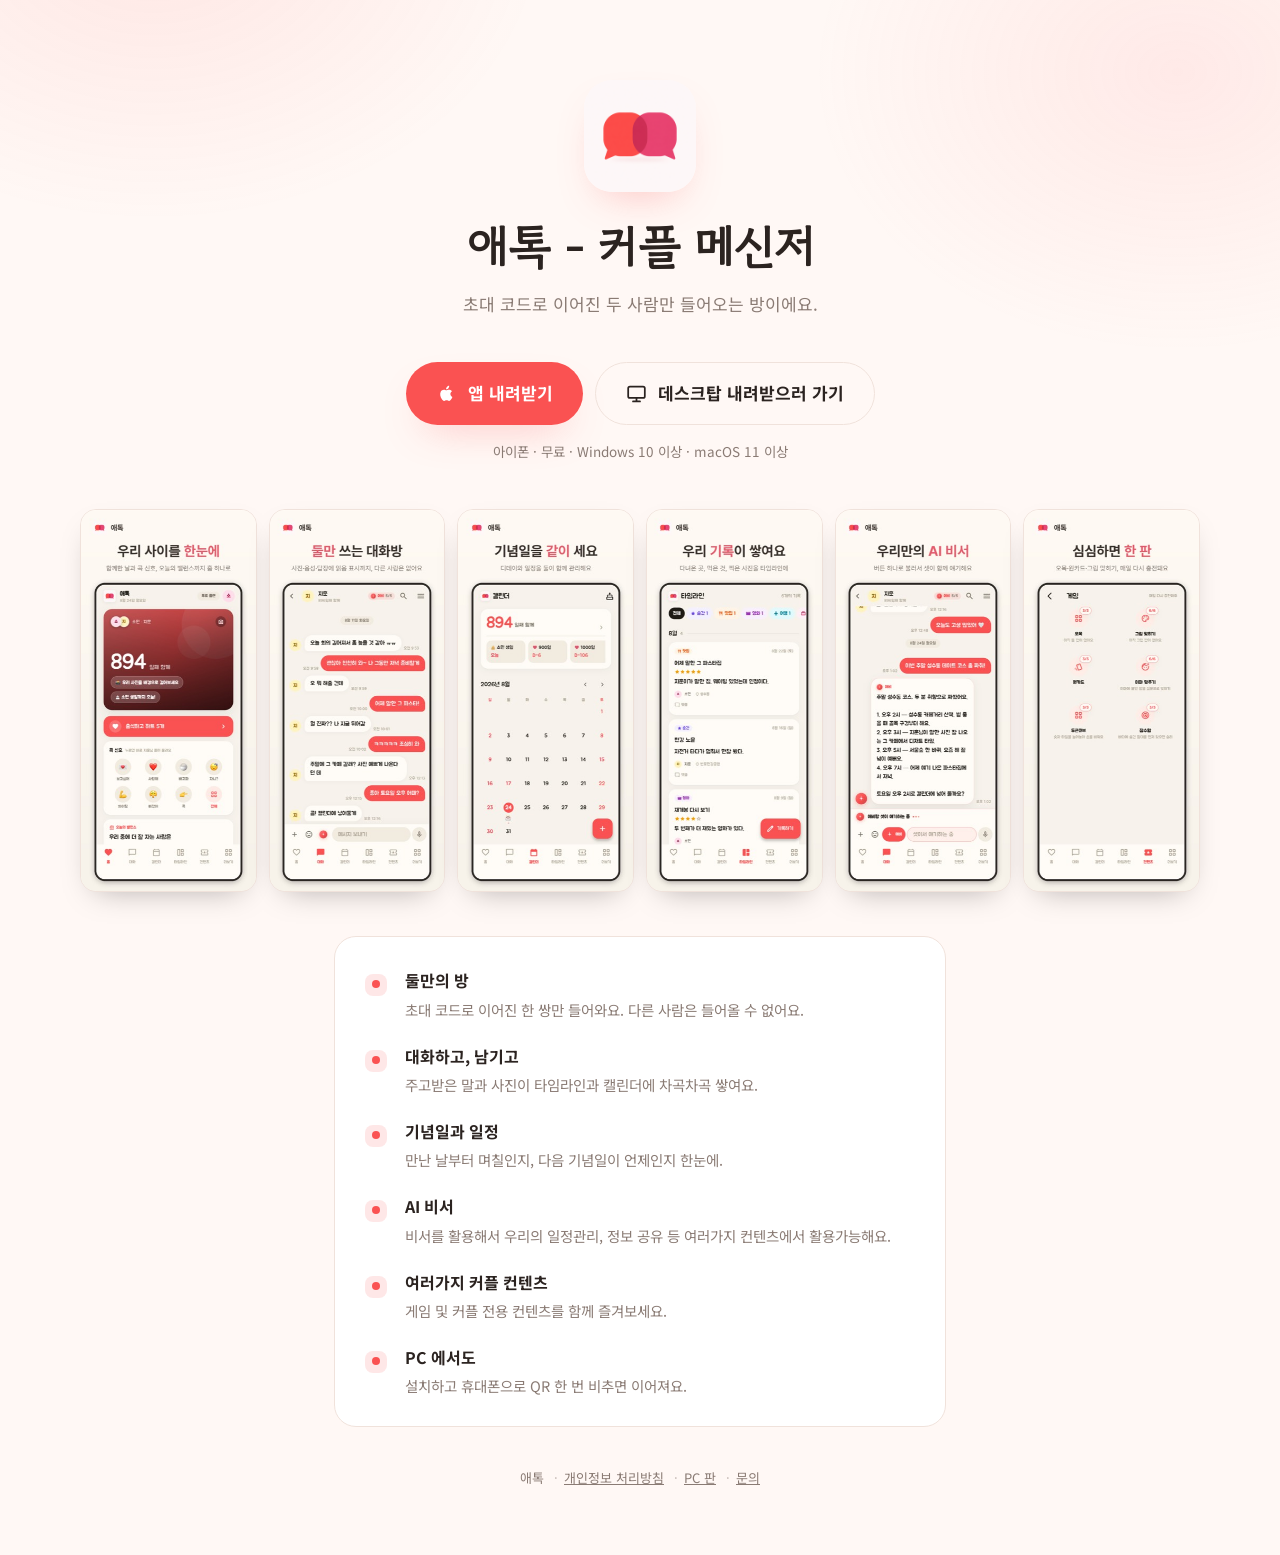
==== commit 28e3df06: "소개 화면 손봄 — 화면 여섯 장을 한눈에, 문구 정리 - 화면 줄을 본문 폭(660px) 밖으로 빼서 여섯 장이 한 줄에 다 보이게 했다.   좁은 화면(820px 이하)에서는 " ====
--- a/index.html
+++ b/index.html
@@ -3,7 +3,7 @@
 <head>
 <meta charset="utf-8">
 <meta name="viewport" content="width=device-width, initial-scale=1">
-<title>애톡 — 둘만 쓰는 커플 메신저</title>
+<title>애톡 - 커플 메신저</title>
 <meta name="description" content="초대 코드로 이어진 두 사람만 들어오는 방. 대화, 캘린더, 타임라인, 함께 하는 게임까지. 아이폰과 PC 에서 씁니다. 무료.">
 <meta name="keywords" content="애톡, 커플 메신저, 커플앱, 연애, 커플 채팅, 커플 달력, etalk">
 <link rel="canonical" href="https://etalk.kr/">
@@ -15,7 +15,7 @@
 <meta property="og:image:width" content="1200">
 <meta property="og:image:height" content="630">
 <meta name="twitter:card" content="summary_large_image">
-<meta property="og:title" content="애톡 — 둘만 쓰는 커플 메신저">
+<meta property="og:title" content="애톡 - 커플 메신저">
 <meta property="og:description" content="초대 코드로 이어진 두 사람만 들어오는 방.">
 <link rel="icon" href="[data-uri]">
 <link rel="preconnect" href="https://fonts.googleapis.com">
@@ -78,19 +78,28 @@
   .btn.ghost:hover{border-color:var(--accent); color:var(--accent)}
   .meta{color:var(--muted); font-size:13.5px; margin:15px 0 0}
 
-  /* 화면 — 가로로 밀어 본다. 세로로 쌓으면 페이지만 길어진다. */
+  /* 화면 — **여섯 장이 한눈에 들어와야 한다.** 그러려면 본문 폭(660px)을
+     벗어나야 해서 이 줄만 따로 넓게 쓴다. 좁은 화면에서는 그 크기로 여섯을
+     욱여넣으면 아무것도 안 보이니 그때만 옆으로 민다. */
+  .shotswrap{position:relative; z-index:1; padding:40px 16px 4px}
   .shots{
-    display:flex; gap:14px; overflow-x:auto; padding:38px 24px 8px;
-    margin:0 -24px; scroll-snap-type:x mandatory;
-    -webkit-overflow-scrolling:touch; scrollbar-width:none;
+    display:flex; gap:12px; justify-content:center;
+    max-width:1120px; margin:0 auto; scrollbar-width:none;
   }
   .shots::-webkit-scrollbar{display:none}
+  @media (max-width:820px){
+    .shots{
+      overflow-x:auto; justify-content:flex-start; padding-bottom:6px;
+      scroll-snap-type:x mandatory; -webkit-overflow-scrolling:touch;
+    }
+    .shots img{width:152px !important; flex:none}
+  }
   /* **크기를 미리 못 박는다.** 높이를 안 주면 가로 스크롤 상자 안에서 자리가
      0 이 되고, 그러면 늦게 부르기(lazy)가 「아직 화면 밖」이라 판단해 영영
      안 깨어난다 — 그림 여섯 장이 통째로 안 떴다(2026-08-29 실측). */
   .shots img{
-    width:186px; height:auto; aspect-ratio:332/720;
-    flex:none; border-radius:20px; scroll-snap-align:center;
+    width:calc((100% - 60px) / 6); min-width:0; height:auto; aspect-ratio:332/720;
+    border-radius:16px; scroll-snap-align:center;
     border:1px solid var(--line); box-shadow:0 12px 30px -16px rgba(0,0,0,.35);
     background:var(--surface); object-fit:cover;
   }
@@ -141,7 +150,7 @@
 
   <header>
     <img class="logo" src="[data-uri]" alt="애톡">
-    <h1>둘만 쓰는 메신저</h1>
+    <h1>애톡 - 커플 메신저</h1>
     <p class="sub">초대 코드로 이어진 두 사람만 들어오는 방이에요.</p>
   </header>
 
@@ -164,6 +173,9 @@
     <p class="meta">아이폰 · 무료   ·   Windows 10 이상 · macOS 11 이상</p>
   </div>
 
+</div>
+
+<section class="shotswrap">
   <div class="shots">
     <img src="/shots/01.jpg" alt="애톡 홈 화면" width="332" height="720">
     <img src="/shots/02.jpg" alt="애톡 대화 화면" width="332" height="720">
@@ -172,9 +184,11 @@
     <img src="/shots/03.jpg" alt="애톡 비서와 대화하는 화면" width="332" height="720">
     <img src="/shots/09.jpg" alt="애톡 커플 게임 화면" width="332" height="720">
   </div>
+</section>
+
+<div class="wrap">
 
   <div class="card">
-    <h2>애톡에서 하는 것</h2>
     <ul class="feat">
       <li>
         <b>둘만의 방</b>
@@ -189,12 +203,12 @@
         <span>만난 날부터 며칠인지, 다음 기념일이 언제인지 한눈에.</span>
       </li>
       <li>
-        <b>비서 「애비」</b>
-        <span>불러 주기 전엔 조용히 있어요. 부르면 셋이서 얘기해요.</span>
-      </li>
-      <li>
-        <b>같이 하는 것들</b>
-        <span>오목, 그림 맞히기, 밸런스 게임, 오늘의 질문, 우리 집 꾸미기.</span>
+        <b>AI 비서</b>
+        <span>비서를 활용해서 우리의 일정관리, 정보 공유 등 여러가지 컨텐츠에서 활용가능해요.</span>
+      </li>
+      <li>
+        <b>여러가지 커플 컨텐츠</b>
+        <span>게임 및 커플 전용 컨텐츠를 함께 즐겨보세요.</span>
       </li>
       <li>
         <b>PC 에서도</b>
@@ -203,15 +217,6 @@
     </ul>
   </div>
 
-  <div class="note">
-    <svg viewBox="0 0 24 24" fill="none" stroke="currentColor" stroke-width="2.2"
-         stroke-linecap="round" stroke-linejoin="round" aria-hidden="true">
-      <circle cx="12" cy="12" r="9"/><path d="M12 8h.01"/><path d="M11 12h1v4h1"/>
-    </svg>
-    <div>
-      안드로이드는 <b>준비 중</b>이에요. 지금은 아이폰과 PC 에서 쓸 수 있어요.
-    </div>
-  </div>
 
   <footer>
     애톡
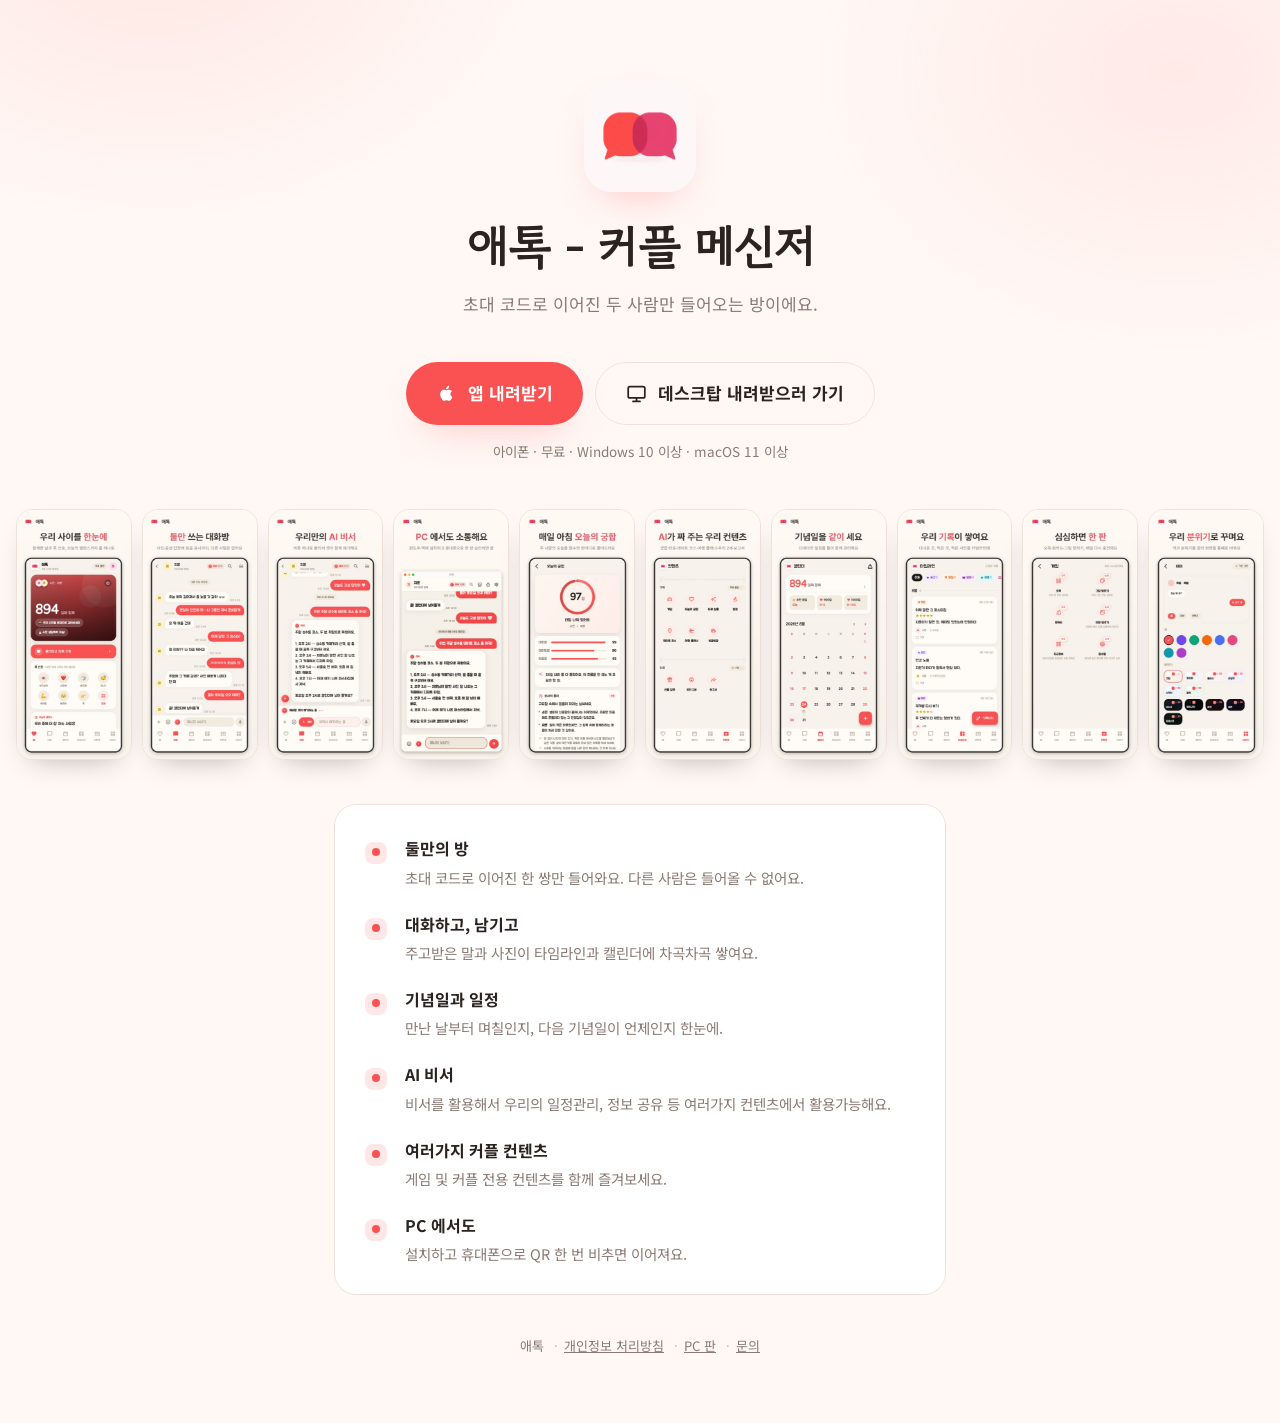
==== commit 1162a37c: "화면을 열 장 다 넣었다 — 여섯 장만 골라 둘 이유가 없다 스토어에 낸 열 장을 그대로 쓴다. 열 개가 한 줄에 들어가려면 더 넓어야 해서 줄 폭을 1560px 로 늘렸다. 좁은" ====
--- a/index.html
+++ b/index.html
@@ -78,13 +78,13 @@
   .btn.ghost:hover{border-color:var(--accent); color:var(--accent)}
   .meta{color:var(--muted); font-size:13.5px; margin:15px 0 0}
 
-  /* 화면 — **여섯 장이 한눈에 들어와야 한다.** 그러려면 본문 폭(660px)을
-     벗어나야 해서 이 줄만 따로 넓게 쓴다. 좁은 화면에서는 그 크기로 여섯을
+  /* 화면 — **열 장이 한눈에 들어와야 한다.** 그러려면 본문 폭(660px)을
+     벗어나야 해서 이 줄만 따로 넓게 쓴다. 좁은 화면에서는 그 크기로 열을
      욱여넣으면 아무것도 안 보이니 그때만 옆으로 민다. */
   .shotswrap{position:relative; z-index:1; padding:40px 16px 4px}
   .shots{
-    display:flex; gap:12px; justify-content:center;
-    max-width:1120px; margin:0 auto; scrollbar-width:none;
+    display:flex; gap:10px; justify-content:center;
+    max-width:1560px; margin:0 auto; scrollbar-width:none;
   }
   .shots::-webkit-scrollbar{display:none}
   @media (max-width:820px){
@@ -92,13 +92,13 @@
       overflow-x:auto; justify-content:flex-start; padding-bottom:6px;
       scroll-snap-type:x mandatory; -webkit-overflow-scrolling:touch;
     }
-    .shots img{width:152px !important; flex:none}
+    .shots img{width:150px !important; flex:none}
   }
   /* **크기를 미리 못 박는다.** 높이를 안 주면 가로 스크롤 상자 안에서 자리가
      0 이 되고, 그러면 늦게 부르기(lazy)가 「아직 화면 밖」이라 판단해 영영
      안 깨어난다 — 그림 여섯 장이 통째로 안 떴다(2026-08-29 실측). */
   .shots img{
-    width:calc((100% - 60px) / 6); min-width:0; height:auto; aspect-ratio:332/720;
+    width:calc((100% - 90px) / 10); min-width:0; height:auto; aspect-ratio:332/720;
     border-radius:16px; scroll-snap-align:center;
     border:1px solid var(--line); box-shadow:0 12px 30px -16px rgba(0,0,0,.35);
     background:var(--surface); object-fit:cover;
@@ -179,10 +179,14 @@
   <div class="shots">
     <img src="/shots/01.jpg" alt="애톡 홈 화면" width="332" height="720">
     <img src="/shots/02.jpg" alt="애톡 대화 화면" width="332" height="720">
+    <img src="/shots/03.jpg" alt="애톡 비서와 대화하는 화면" width="332" height="720">
+    <img src="/shots/04.jpg" alt="애톡 PC 판 화면" width="332" height="720">
+    <img src="/shots/05.jpg" alt="애톡 궁합 화면" width="332" height="720">
+    <img src="/shots/06.jpg" alt="애톡 요금제 화면" width="332" height="720">
     <img src="/shots/07.jpg" alt="애톡 캘린더 화면" width="332" height="720">
     <img src="/shots/08.jpg" alt="애톡 타임라인 화면" width="332" height="720">
-    <img src="/shots/03.jpg" alt="애톡 비서와 대화하는 화면" width="332" height="720">
     <img src="/shots/09.jpg" alt="애톡 커플 게임 화면" width="332" height="720">
+    <img src="/shots/10.jpg" alt="애톡 테마 화면" width="332" height="720">
   </div>
 </section>
 
